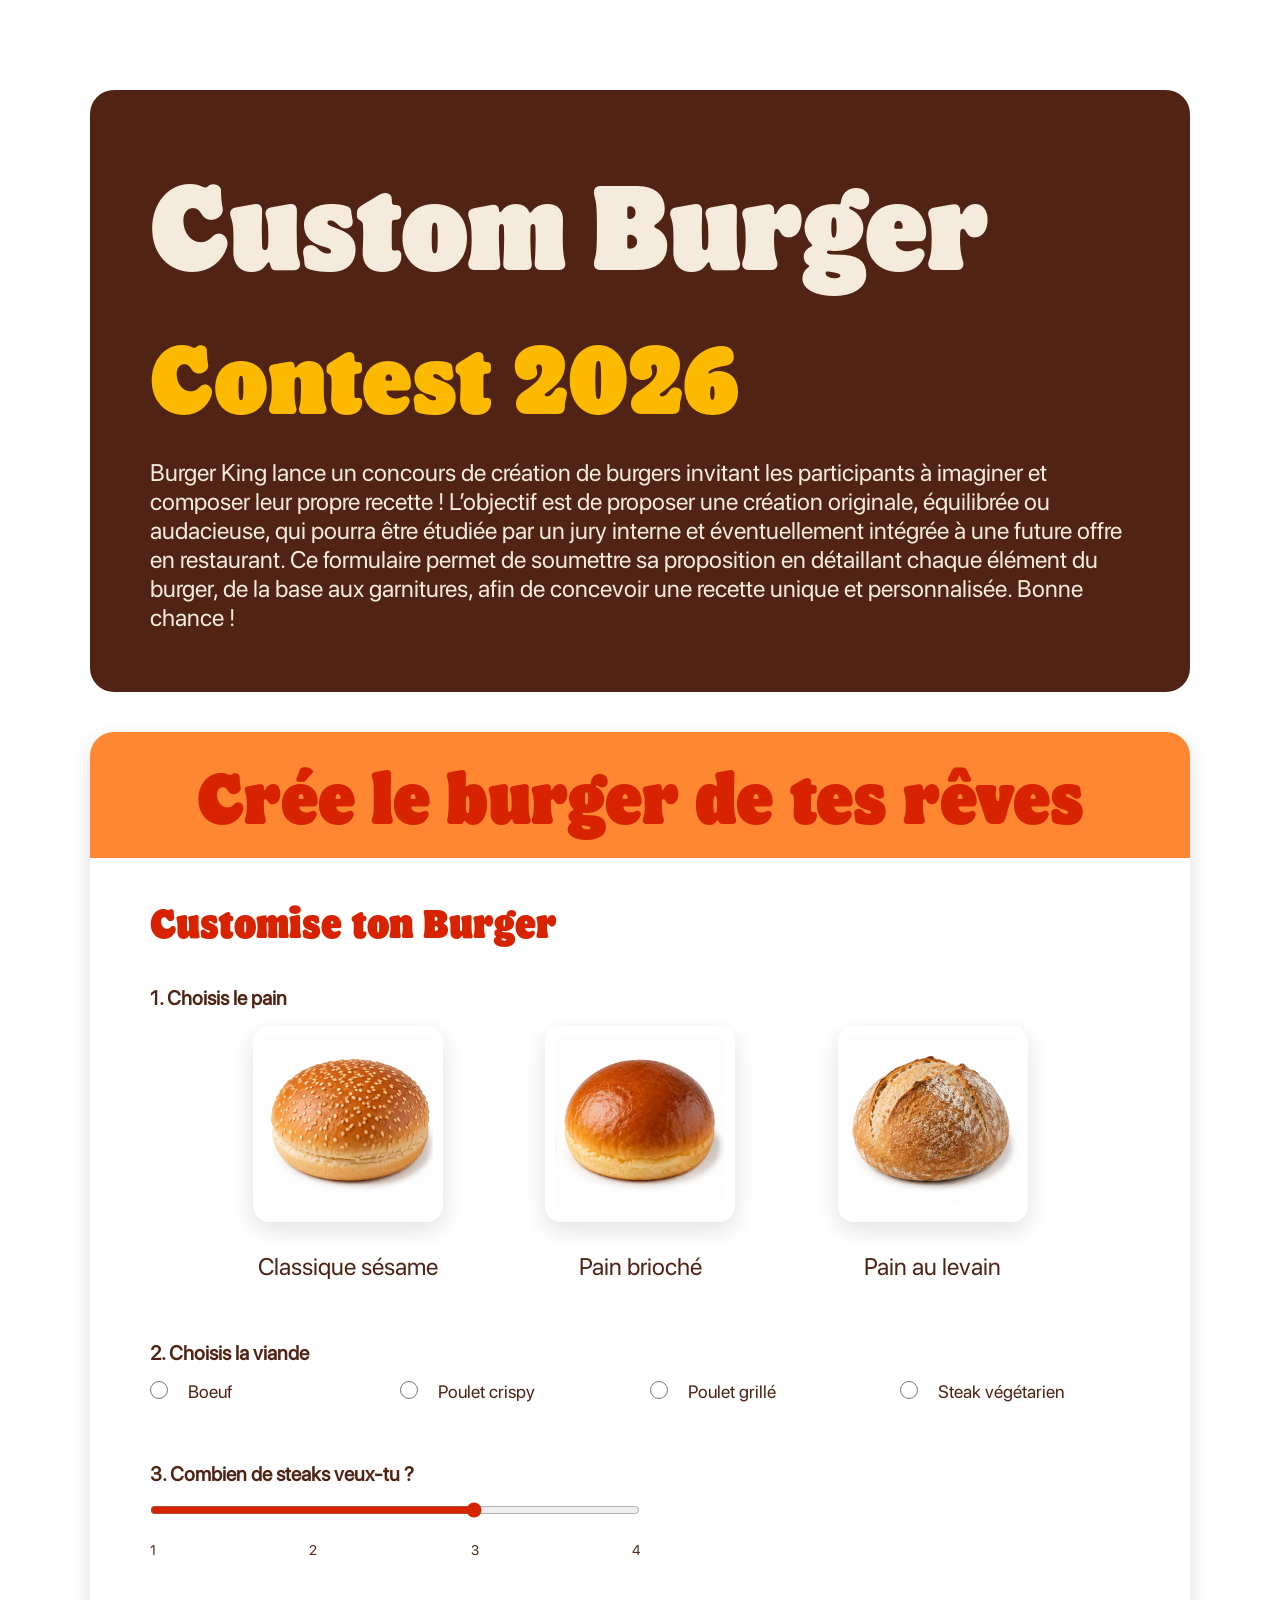
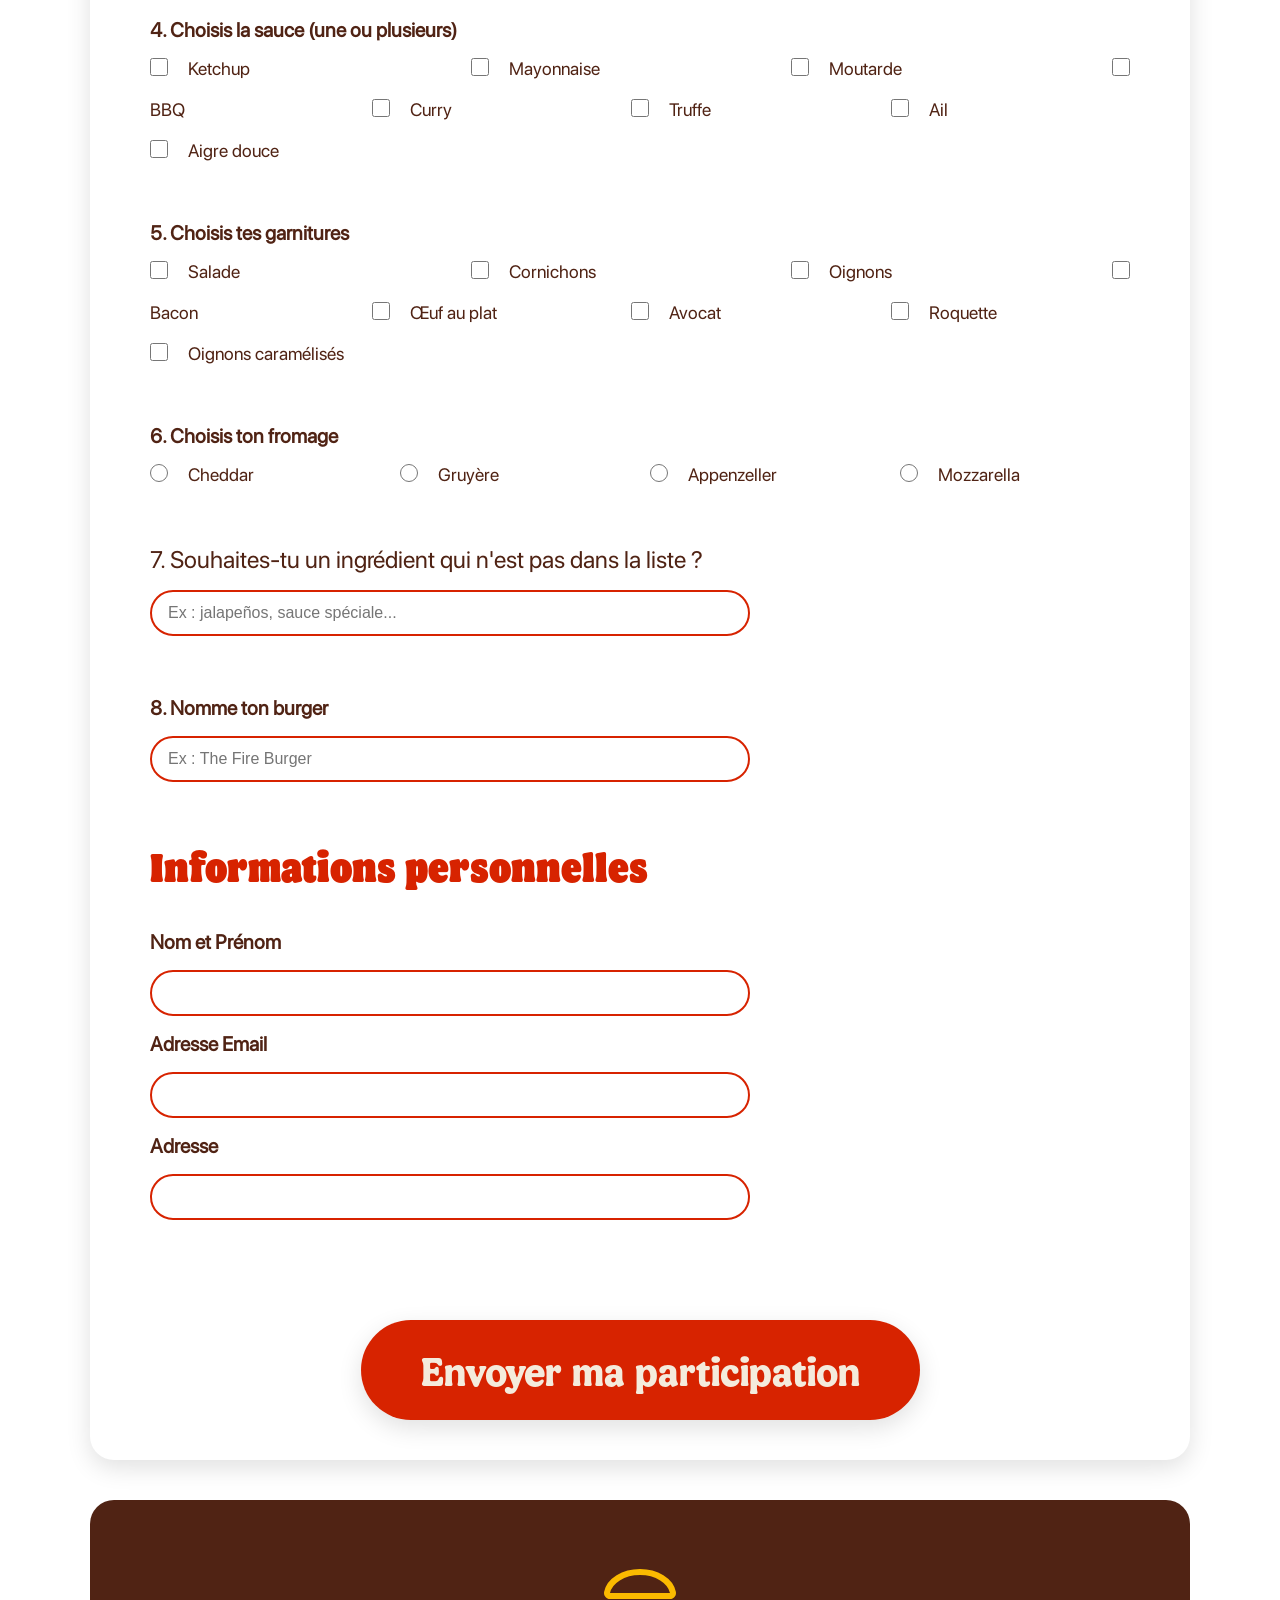
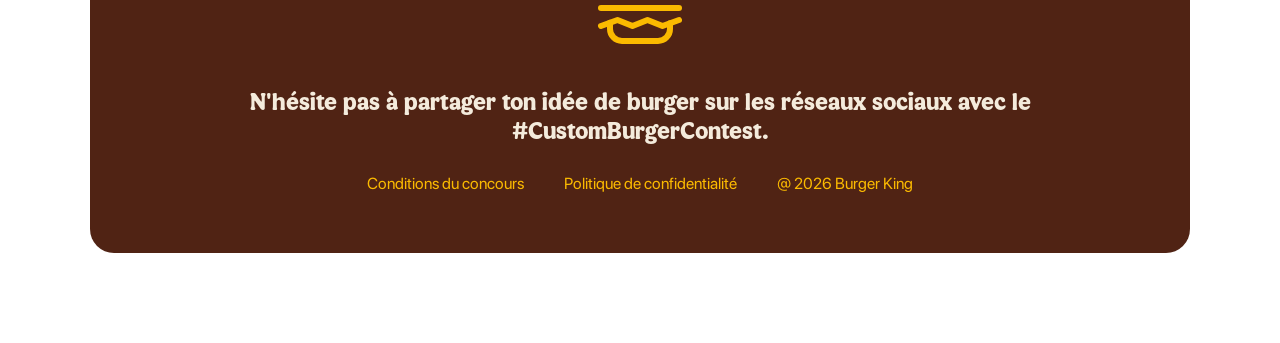
==== index.html @ 280ab083 "8" ====
<!doctype html>
<html lang="fr">
  <head>
    <meta charset="UTF-8" />
    <meta name="viewport" content="width=device-width, initial-scale=1.0" />
    <title>Formulaire Concours Burger</title>
    <link rel="stylesheet" href="styles.css" />
  </head>
  <body>
    <div class="container">
      <header>
        <h1>Custom Burger <span class="contest">Contest 2026</span></h1>
        <p>
          Burger King lance un concours de création de burgers invitant les
          participants à imaginer et composer leur propre recette ! L’objectif
          est de proposer une création originale, équilibrée ou audacieuse, qui
          pourra être étudiée par un jury interne et éventuellement intégrée à
          une future offre en restaurant. Ce formulaire permet de soumettre sa
          proposition en détaillant chaque élément du burger, de la base aux
          garnitures, afin de concevoir une recette unique et personnalisée.
          Bonne chance !
        </p>
      </header>

      <form
        id="burger-form"
        action="https://api.web3forms.com/submit"
        method="POST"
      >
        <input
          type="hidden"
          name="access_key"
          value="4a7941cb-597e-4ca1-8ceb-f2c3e4cff11b"
        />
        <input
          type="hidden"
          name="redirect"
          value="http://127.0.0.1:5500/success.html"
        />
        <!-- NE PAS OUBLIER DE CHANGER ET METTRE L'ADRESSE ALWAYSDATA-->
        <h2 class="title">Crée le burger de tes rêves</h2>
        <h3>Customise ton Burger</h3>

        <!-- ========================= -->
        <!-- QUESTION 1 : PAIN -->
        <!-- ========================= -->
        <div class="question">
          <p class="question-title">1. Choisis le pain</p>
          <div class="bread-options">
            <div class="bread-item">
              <!-- div avec l'image, le bouton et le nom du pain-->

              <label for="pain-classique">
                <input
                  id="pain-classique"
                  name="pain"
                  type="radio"
                  value="classique"
                />
                <!-- bread box = pour que ca soit que l'image qui s'entoure et que le titre soit en dessous-->
                <div class="bread-box">
                  <img
                    src="images/pain_burger_sesame_carre.png"
                    alt="Pain classique sésame"
                  />
                </div>

                <span>Classique sésame</span>
              </label>
            </div>

            <div class="bread-item">
              <input
                id="pain-brioche"
                name="pain"
                type="radio"
                value="brioche"
              />
              <label for="pain-brioche">
                <div class="bread-box">
                  <img
                    src="images/pain_burger_brioche_carre.png"
                    alt="Pain brioché"
                  />
                </div>

                <span>Pain brioché</span>
              </label>
            </div>

            <div class="bread-item">
              <input id="pain-levain" name="pain" type="radio" value="levain" />
              <label for="pain-levain">
                <div class="bread-box">
                  <img
                    src="images/pain_burger_levain_carre.png"
                    alt="Pain au levain"
                  />
                </div>

                <span>Pain au levain</span>
              </label>
            </div>
          </div>
        </div>

        <!-- ========================= -->
        <!-- QUESTION 2 : VIANDE -->
        <!-- ========================= -->
        <div class="question">
          <p class="question-title">2. Choisis la viande</p>

          <div class="radio-group">
            <input id="viande-boeuf" name="viande" type="radio" value="boeuf" />
            <label for="viande-boeuf">Boeuf</label>

            <input
              id="viande-poulet-crispe"
              name="viande"
              type="radio"
              value="poulet-crispe"
            />
            <label for="viande-poulet-crispe">Poulet crispy</label>

            <input
              id="viande-poulet-grille"
              name="viande"
              type="radio"
              value="poulet-grille"
            />
            <label for="viande-poulet-grille">Poulet grillé</label>

            <input
              id="viande-vegetarien"
              name="viande"
              type="radio"
              value="vegetarien"
            />
            <label for="viande-vegetarien">Steak végétarien</label>
          </div>
        </div>

        <!-- ========================= -->
        <!-- QUESTION 3 : STEAKS -->
        <!-- ========================= -->
        <div class="question">
          <p class="question-title">3. Combien de steaks veux-tu ?</p>

          <input
            id="steaks"
            name="steaks"
            type="range"
            min="1"
            max="4"
            step="1"
          />

          <div class="range-labels">
            <span>1</span>
            <span>2</span>
            <span>3</span>
            <span>4</span>
          </div>
        </div>

        <!-- ========================= -->
        <!-- QUESTION 4 : SAUCES -->
        <!-- ========================= -->
        <div class="question">
          <p class="question-title">4. Choisis la sauce (une ou plusieurs)</p>

          <div class="checkbox-group">
            <input
              id="sauce-ketchup"
              type="checkbox"
              name="sauces"
              value="ketchup"
            />
            <label for="sauce-ketchup">Ketchup</label>

            <input id="sauce-mayo" type="checkbox" name="sauces" value="mayo" />
            <label for="sauce-mayo">Mayonnaise</label>

            <input
              id="sauce-moutarde"
              type="checkbox"
              name="sauces"
              value="moutarde"
            />
            <label for="sauce-moutarde">Moutarde</label>

            <input id="sauce-bbq" type="checkbox" name="sauces" value="bbq" />
            <label for="sauce-bbq">BBQ</label>

            <input
              id="sauce-curry"
              type="checkbox"
              name="sauces"
              value="curry"
            />
            <label for="sauce-curry">Curry</label>

            <input
              id="sauce-truffe"
              type="checkbox"
              name="sauces"
              value="truffe"
            />
            <label for="sauce-truffe">Truffe</label>

            <input id="sauce-ail" type="checkbox" name="sauces" value="ail" />
            <label for="sauce-ail">Ail</label>

            <input
              id="sauce-aigre-douce"
              type="checkbox"
              name="sauces"
              value="aigre-douce"
            />
            <label for="sauce-aigre-douce">Aigre douce</label>
          </div>
        </div>

        <!-- ========================= -->
        <!-- QUESTION 5 : GARNITURES -->
        <!-- ========================= -->
        <div class="question">
          <p class="question-title">5. Choisis tes garnitures</p>

          <div class="checkbox-group">
            <input
              id="garniture-salade"
              type="checkbox"
              name="garnitures"
              value="salade"
            />
            <label for="garniture-salade">Salade</label>

            <input
              id="garniture-cornichons"
              type="checkbox"
              name="garnitures"
              value="cornichons"
            />
            <label for="garniture-cornichons">Cornichons</label>

            <input
              id="garniture-oignons"
              type="checkbox"
              name="garnitures"
              value="oignons"
            />
            <label for="garniture-oignons">Oignons</label>

            <input
              id="garniture-bacon"
              type="checkbox"
              name="garnitures"
              value="bacon"
            />
            <label for="garniture-bacon">Bacon</label>

            <input
              id="garniture-oeuf"
              type="checkbox"
              name="garnitures"
              value="oeuf-au-plat"
            />
            <label for="garniture-oeuf">Œuf au plat</label>

            <input
              id="garniture-avocat"
              type="checkbox"
              name="garnitures"
              value="avocat"
            />
            <label for="garniture-avocat">Avocat</label>

            <input
              id="garniture-roquette"
              type="checkbox"
              name="garnitures"
              value="roquette"
            />
            <label for="garniture-roquette">Roquette</label>

            <input
              id="garniture-oignons-caramelises"
              type="checkbox"
              name="garnitures"
              value="oignons-caramelises"
            />
            <label for="garniture-oignons-caramelises"
              >Oignons caramélisés</label
            >
          </div>
        </div>

        <!-- ========================= -->
        <!-- QUESTION 6 : FROMAGE -->
        <!-- ========================= -->
        <div class="question">
          <p class="question-title">6. Choisis ton fromage</p>

          <div class="radio-group">
            <input
              id="fromage-cheddar"
              type="radio"
              name="fromage"
              value="cheddar"
            />
            <label for="fromage-cheddar">Cheddar</label>

            <input
              id="fromage-gruyere"
              type="radio"
              name="fromage"
              value="gruyere"
            />
            <label for="fromage-gruyere">Gruyère</label>

            <input
              id="fromage-appenzeller"
              type="radio"
              name="fromage"
              value="appenzeller"
            />
            <label for="fromage-appenzeller">Appenzeller</label>

            <input
              id="fromage-mozzarella"
              type="radio"
              name="fromage"
              value="mozzarella"
            />
            <label for="fromage-mozzarella">Mozzarella</label>
          </div>
        </div>

        <!-- ========================= -->
        <!-- QUESTION 7 : INGREDIENT LIBRE -->
        <!-- ========================= -->
        <div class="question">
          <label for="ingredient-libre">
            7. Souhaites-tu un ingrédient qui n'est pas dans la liste ?</label
          >
          <input
            id="ingredient-libre"
            name="ingredient-libre"
            type="text"
            placeholder="Ex : jalapeños, sauce spéciale..."
          />
        </div>

        <!-- ========================= -->
        <!-- QUESTION 8 : NOM DU BURGER -->
        <!-- ========================= -->
        <div class="question">
          <label for="nom-burger" class="question-title"
            >8. Nomme ton burger</label
          >
          <input
            id="nom-burger"
            name="nom-burger"
            type="text"
            placeholder="Ex : The Fire Burger"
          />
        </div>

        <h3>Informations personnelles</h3>
        <div class="question">
          <label for="nom" class="question-title">Nom et Prénom </label>
          <input id="nom" type="text" name="nom prénom" />
          <label for="mail" class="question-title">Adresse Email</label>
          <input id="mail" type="email" name="mail" />
          <label for="adresse" class="question-title">Adresse</label>
          <input id="adresse" type="text" name="adresse" />
        </div>
        <button type="submit" class="submit-btn">
          Envoyer ma participation
        </button>
      </form>

      <footer>
        <!-- ========================= -->
        <!-- SVG ICONE DU BURGER -->
        <!-- ========================= -->
        <svg
          class="burger"
          xmlns="http://www.w3.org/2000/svg"
          width="96"
          height="96"
          viewBox="0 0 96 96"
          fill="none"
        >
          <path
            d="M18.0263 36C17.5751 36.0044 17.1287 35.9069 16.7204 35.7148C16.3122 35.5228 15.9525 35.2411 15.6681 34.8908C15.3837 34.5405 15.1821 34.1306 15.0781 33.6915C14.9741 33.2525 14.9705 32.7956 15.0675 32.355C17.505 20.8312 31.32 12 48 12C64.68 12 78.495 20.8312 80.9325 32.355C81.0295 32.7956 81.0259 33.2525 80.9219 33.6915C80.8179 34.1306 80.6163 34.5405 80.3319 34.8908C80.0476 35.2411 79.6878 35.5228 79.2796 35.7148C78.8713 35.9069 78.4249 36.0044 77.9738 36H18.0263Z"
            stroke="#FBBA00"
            stroke-width="6"
            stroke-linecap="round"
            stroke-linejoin="round"
          />
          <path
            d="M9 66L25.5 60L40.5 66L55.5 60L70.5 66L87 60"
            stroke="#FBBA00"
            stroke-width="6"
            stroke-linecap="round"
            stroke-linejoin="round"
          />
          <path
            d="M9 48H87"
            stroke="#FBBA00"
            stroke-width="6"
            stroke-linecap="round"
            stroke-linejoin="round"
          />
          <path
            d="M78 63.2736V68.9998C78 72.1824 76.7357 75.2347 74.4853 77.4851C72.2348 79.7355 69.1826 80.9998 66 80.9998H30C26.8174 80.9998 23.7652 79.7355 21.5147 77.4851C19.2643 75.2347 18 72.1824 18 68.9998V62.7261"
            stroke="#FBBA00"
            stroke-width="6"
            stroke-linecap="round"
            stroke-linejoin="round"
          />
        </svg>
        <h2>
          N'hésite pas à partager ton idée de burger sur les réseaux sociaux
          avec le #CustomBurgerContest.
        </h2>

        <div class="links">
          <!-- liens ne marchent pas-->
          <p>Conditions du concours</p>
          <p>Politique de confidentialité</p>
          <p>@ 2026 Burger King</p>
        </div>
      </footer>
    </div>
    <script src="script.js"></script>
  </body>
</html>
---- styles.css ----
:root {
  --brown: #502314;
  --cream: #f4ebdc;
  --yellow: #fbba00;
  --orange: #ff8732;
  --red: #d72300;
  --white: #fff;

  --shadow: 0 8px 24px rgba(0, 0, 0, 0.12);

  --radius: 24px;
  --radius-input: 30px;
}

/* RESET */
* {
  box-sizing: border-box;
  margin: 0;
}

/* fonts*/
@font-face {
  font-family: "Flame";
  src: url("../Burger%20King%20Flame/Flame-Regular.otf") format("opentype");
  font-weight: normal;
}

@font-face {
  font-family: "Flame";
  src: url("../Burger%20King%20Flame/Flame-Bold.otf") format("opentype");
  font-weight: bold;
}
@font-face {
  font-family: "SF Pro Display";
  src: url("../sf-pro-display/SFPRODISPLAYREGULAR.OTF") format("opentype");
  font-weight: normal;
}
/* fin des fonts*/
/* LAYOUT DU CONTAINER */
body {
  margin: 90px;
}
.container {
  max-width: 1200px;
  margin: auto;
  display: flex;
  flex-direction: column;
  gap: 40px;
}
/* HEADER */
header {
  display: flex;
  padding: 60px;
  flex-direction: column;
  background: var(--brown);
  border-radius: var(--radius);
}

h1 {
  color: var(--cream);
  font-family: Flame;
  font-size: 120px;
}

.contest {
  color: var(--yellow);
  font-family: Flame;
  font-size: 96px;
}

header p {
  font-family: "SF Pro Display";
  color: var(--cream);
  font-size: 24px;
  margin-top: 20px;
}

/* FORM */
form {
  display: flex;
  flex-direction: column;
  gap: 40px;
  background: var(--white);
  box-shadow: var(--shadow);
  font-family: "SF Pro Display";
  font-size: 24px;
  color: var(--brown);
  border-radius: var(--radius);
}

/* BARRE DE TITRE EN ORANGE*/
.title {
  background: var(--orange);
  color: var(--red);
  font-family: Flame;
  font-size: 72px;
  padding: 20px;
  text-align: center;
  border-radius: var(--radius) var(--radius) 0 0;
}
form > *:not(.title) {
  padding: 0 60px;
}

h3 {
  color: var(--red);
  font-family: Flame;
  font-size: 40px;
}
/*QUESTIONS DU FORM*/

.question {
  display: flex;
  flex-direction: column;
  gap: 16px;
  margin-bottom: 20px;
}
/*TITRE DES QUESTIONS*/
.question-title {
  font-size: 20px;
  font-weight: bold;
}

.radio-group {
  display: flex;
  gap: 20px;
  width: 100%;
}

.radio-group label {
  flex: 1; /* "prend une part égale de l'espace dispo*/
}

/*ce qui a écrit à coté du bouton radio*/
.radio-group label {
  display: flex;
  align-items: center;
  gap: 10px;
  font-size: 18px;
  cursor: pointer;
}
input[type="radio"] {
  accent-color: var(--red);
  width: 18px;
  height: 18px;
}
.checkbox-group {
  display: flex;
  gap: 20px;
  width: 100%;
  flex-wrap: wrap;
}

.checkbox-group label {
  flex: 1;
  display: flex;
  align-items: center;
  cursor: pointer;
  gap: 10px;
  font-size: 18px;
  min-width: 200px;
}

input[type="checkbox"] {
  accent-color: var(--red);
  width: 18px;
  height: 18px;
}

/* LAYOUT QUESTION 1 AVEC PAINS ET IMAGES*/
.bread-item {
  display: flex;
  flex-direction: column;
  align-items: center;
  cursor: pointer;
  transition: 0.2s;
}
.bread-box {
  padding: 10px;
  border-radius: 16px;
  transition: 0.2s;
  box-shadow: var(--shadow);
}
.bread-item:has(input[type="radio"]:checked) .bread-box {
  outline: 3px solid var(--red); /* ici j'ai utilisé outline pour que ca fasse un contour intérieur et donc pas que ca bouge le layout. outline se dessine par dessus l'objet*/
}
.bread-item label {
  display: flex;
  flex-direction: column;
  align-items: center;
  gap: 30px;
}
.bread-options {
  display: flex;
  justify-content: space-evenly;
}

.bread-item:hover .bread-box {
  transform: scale(1.03);
}
img {
  max-width: 170px;
}
.bread-item input[type="radio"] {
  display: none;
}
/* ========================= */
/* RANGE SLIDER */
/* ========================= */

input[type="range"] {
  width: 50%;
  accent-color: var(--red);
}
.range-labels {
  display: flex;
  justify-content: space-between;
  width: 50%;

  margin-top: 8px;
  font-size: 14px;
  color: var(--brown);
}

/* ========================= */
/* INPUTS TEXT */
/* ========================= */

input[type="text"],
input[type="email"] {
  border: 2px solid var(--red);
  border-radius: var(--radius-input);
  padding: 12px 16px;
  font-size: 16px;
  width: 100%;
  max-width: 600px;
}

input:focus {
  outline: none;
  border-color: var(--orange);
  box-shadow: 0 0 0 3px rgba(255, 135, 50, 0.2);
}

.submit-btn {
  background: var(--red);
  color: var(--cream);
  box-shadow: var(--shadow);
  font-family: Flame;
  border-radius: 63px;
  font-size: 40px;

  width: fit-content;
  height: 100px;
  margin: 40px auto;

  border: none;
  outline: none;
  cursor: pointer;
}

footer {
  display: flex;
  padding: 60px;
  gap: 30px;
  align-items: center;
  flex-direction: column;
  background: var(--brown);
  border-radius: var(--radius);
}

footer h2 {
  color: var(--cream);
  font-family: Flame;
  color: #f4ebdc;
  text-align: center;
  font-family: Flame;
  font-weight: 400;
}

.links {
  display: flex;
  gap: 40px;
  justify-content: center;
  flex-wrap: wrap;
}

.links p {
  color: var(--yellow);
  font-family: "SF Pro Display";
}
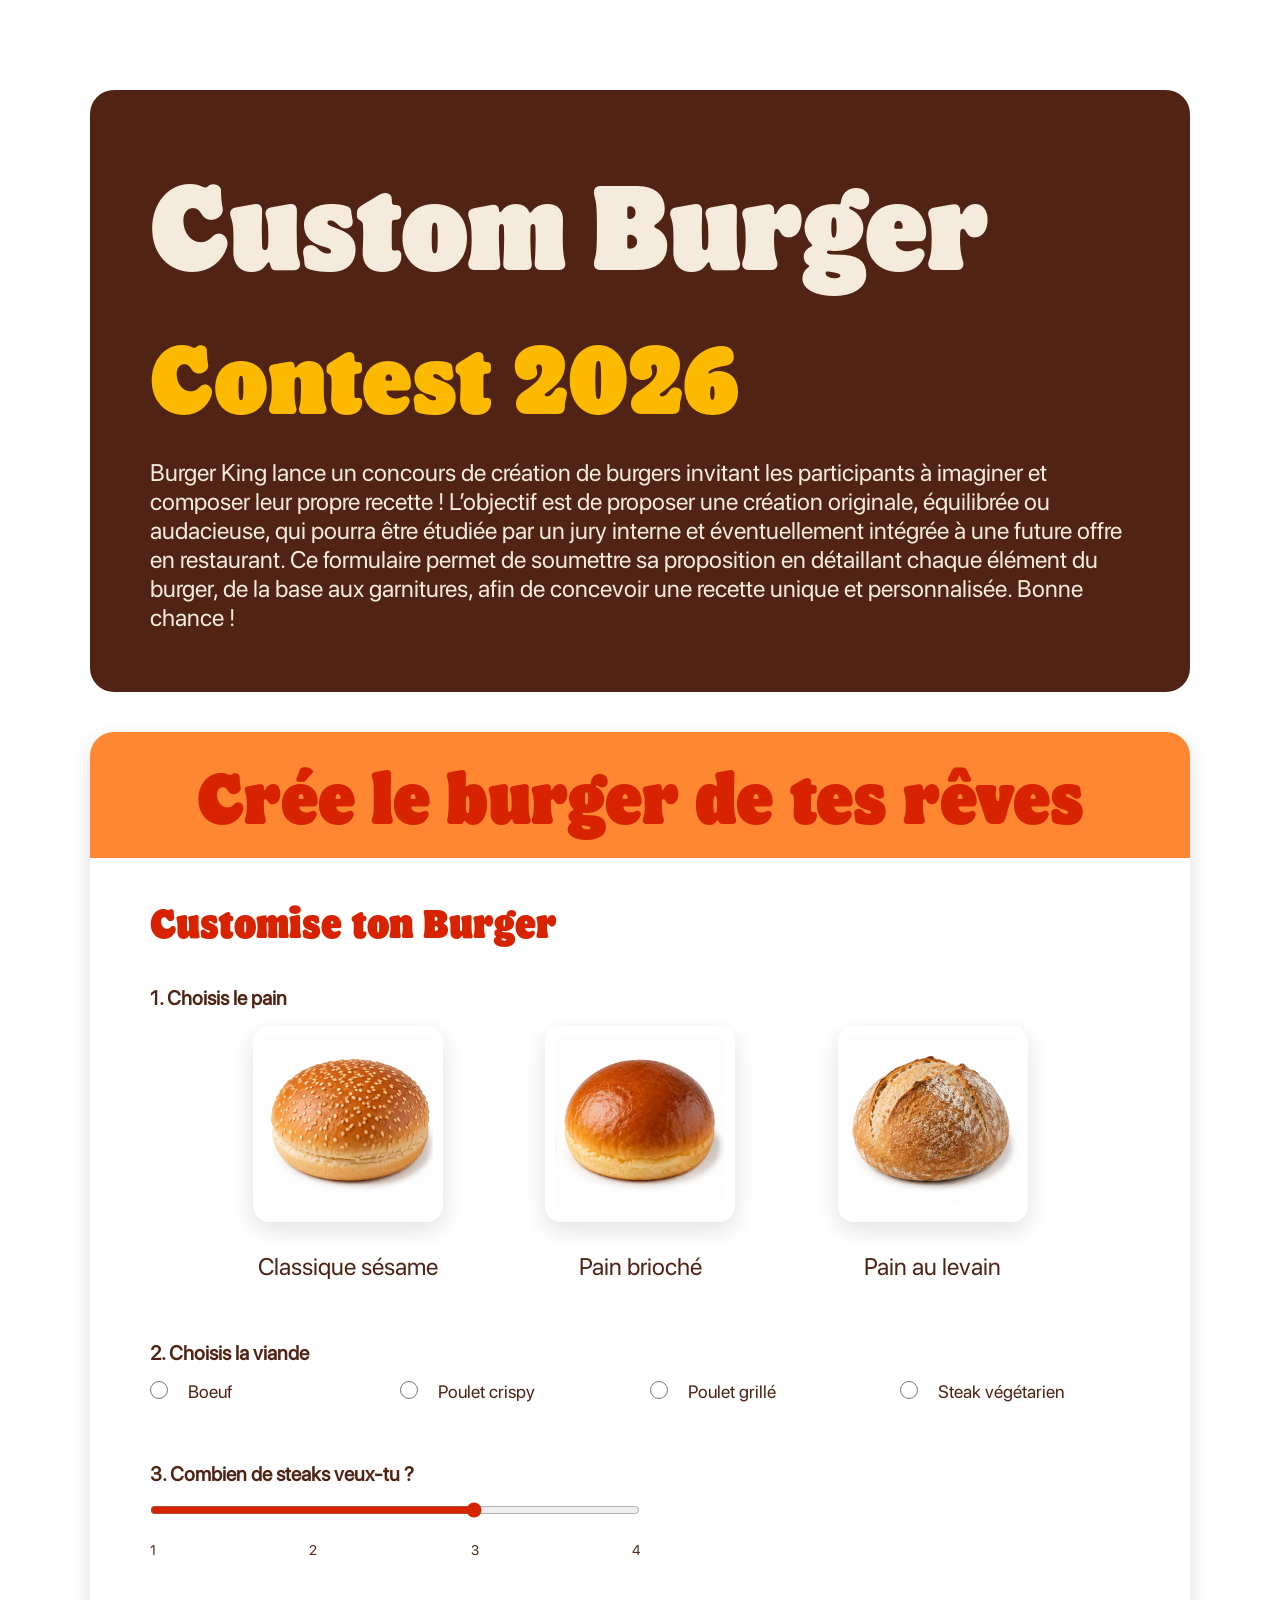
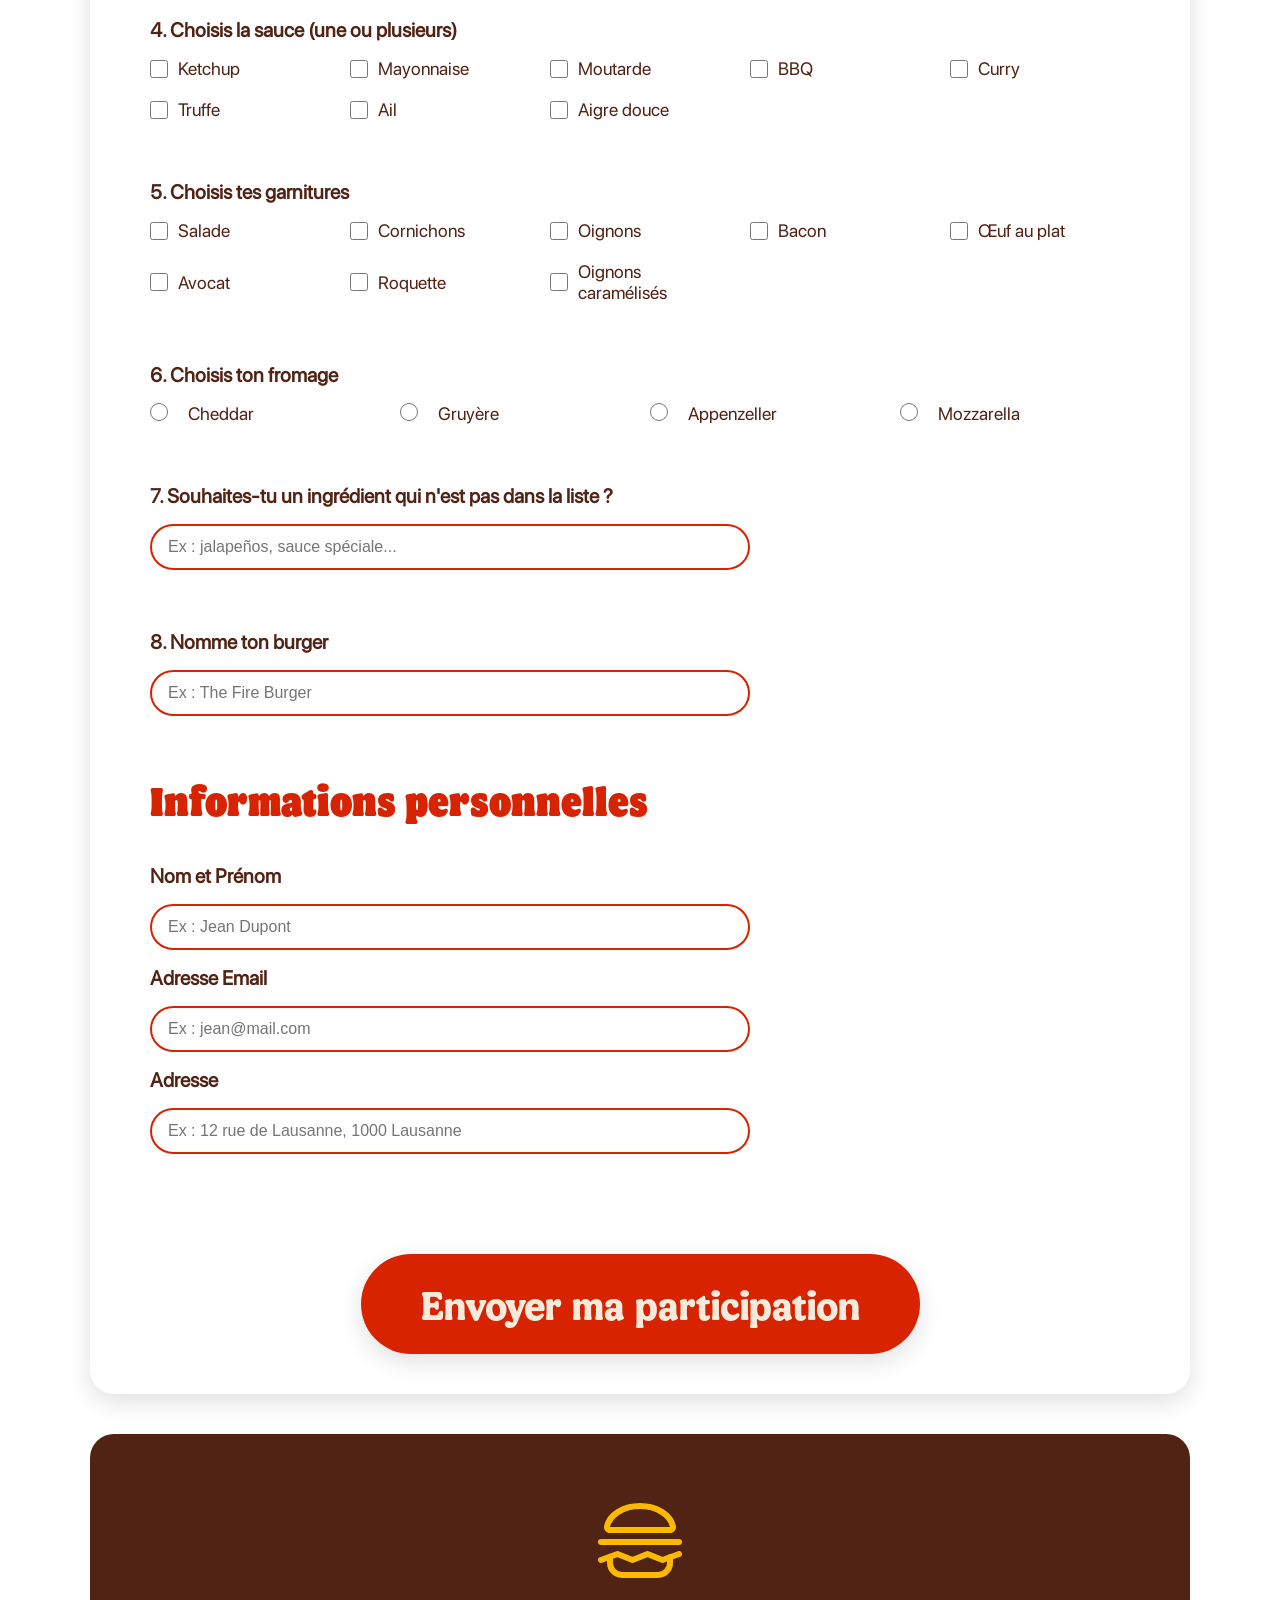
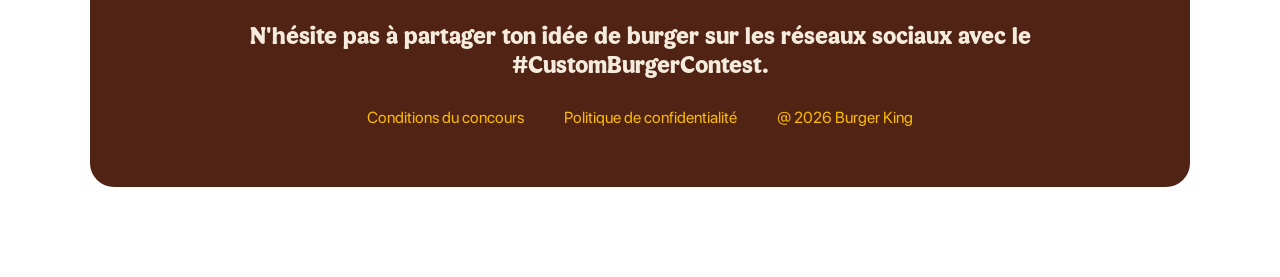
==== commit 160a53e3: "9" ====
--- a/index.html
+++ b/index.html
@@ -170,54 +170,75 @@
           <p class="question-title">4. Choisis la sauce (une ou plusieurs)</p>
 
           <div class="checkbox-group">
-            <input
-              id="sauce-ketchup"
-              type="checkbox"
-              name="sauces"
-              value="ketchup"
-            />
-            <label for="sauce-ketchup">Ketchup</label>
-
-            <input id="sauce-mayo" type="checkbox" name="sauces" value="mayo" />
-            <label for="sauce-mayo">Mayonnaise</label>
-
-            <input
-              id="sauce-moutarde"
-              type="checkbox"
-              name="sauces"
-              value="moutarde"
-            />
-            <label for="sauce-moutarde">Moutarde</label>
-
-            <input id="sauce-bbq" type="checkbox" name="sauces" value="bbq" />
-            <label for="sauce-bbq">BBQ</label>
-
-            <input
-              id="sauce-curry"
-              type="checkbox"
-              name="sauces"
-              value="curry"
-            />
-            <label for="sauce-curry">Curry</label>
-
-            <input
-              id="sauce-truffe"
-              type="checkbox"
-              name="sauces"
-              value="truffe"
-            />
-            <label for="sauce-truffe">Truffe</label>
-
-            <input id="sauce-ail" type="checkbox" name="sauces" value="ail" />
-            <label for="sauce-ail">Ail</label>
-
-            <input
-              id="sauce-aigre-douce"
-              type="checkbox"
-              name="sauces"
-              value="aigre-douce"
-            />
-            <label for="sauce-aigre-douce">Aigre douce</label>
+            <label class="checkbox-item">
+              <input
+                id="sauce-ketchup"
+                type="checkbox"
+                name="sauces"
+                value="ketchup"
+              />
+              Ketchup
+            </label>
+
+            <label class="checkbox-item">
+              <input
+                id="sauce-mayo"
+                type="checkbox"
+                name="sauces"
+                value="mayo"
+              />
+              Mayonnaise
+            </label>
+
+            <label class="checkbox-item">
+              <input
+                id="sauce-moutarde"
+                type="checkbox"
+                name="sauces"
+                value="moutarde"
+              />
+              Moutarde
+            </label>
+
+            <label class="checkbox-item">
+              <input id="sauce-bbq" type="checkbox" name="sauces" value="bbq" />
+              BBQ
+            </label>
+
+            <label class="checkbox-item">
+              <input
+                id="sauce-curry"
+                type="checkbox"
+                name="sauces"
+                value="curry"
+              />
+              Curry
+            </label>
+
+            <label class="checkbox-item">
+              <input
+                id="sauce-truffe"
+                type="checkbox"
+                name="sauces"
+                value="truffe"
+              />
+              Truffe
+            </label>
+
+            <label class="checkbox-item">
+              <input id="sauce-ail" type="checkbox" name="sauces" value="ail" />
+              Ail
+            </label>
+
+            <label class="checkbox-item">
+              <input
+                id="sauce-aigre-douce"
+                type="checkbox"
+                name="sauces"
+                value="aigre-douce"
+              />
+              Aigre douce
+            </label>
           </div>
         </div>
 
@@ -228,71 +249,85 @@
           <p class="question-title">5. Choisis tes garnitures</p>
 
           <div class="checkbox-group">
-            <input
-              id="garniture-salade"
-              type="checkbox"
-              name="garnitures"
-              value="salade"
-            />
-            <label for="garniture-salade">Salade</label>
-
-            <input
-              id="garniture-cornichons"
-              type="checkbox"
-              name="garnitures"
-              value="cornichons"
-            />
-            <label for="garniture-cornichons">Cornichons</label>
-
-            <input
-              id="garniture-oignons"
-              type="checkbox"
-              name="garnitures"
-              value="oignons"
-            />
-            <label for="garniture-oignons">Oignons</label>
-
-            <input
-              id="garniture-bacon"
-              type="checkbox"
-              name="garnitures"
-              value="bacon"
-            />
-            <label for="garniture-bacon">Bacon</label>
-
-            <input
-              id="garniture-oeuf"
-              type="checkbox"
-              name="garnitures"
-              value="oeuf-au-plat"
-            />
-            <label for="garniture-oeuf">Œuf au plat</label>
-
-            <input
-              id="garniture-avocat"
-              type="checkbox"
-              name="garnitures"
-              value="avocat"
-            />
-            <label for="garniture-avocat">Avocat</label>
-
-            <input
-              id="garniture-roquette"
-              type="checkbox"
-              name="garnitures"
-              value="roquette"
-            />
-            <label for="garniture-roquette">Roquette</label>
-
-            <input
-              id="garniture-oignons-caramelises"
-              type="checkbox"
-              name="garnitures"
-              value="oignons-caramelises"
-            />
-            <label for="garniture-oignons-caramelises"
-              >Oignons caramélisés</label
-            >
+            <label class="checkbox-item">
+              <input
+                id="garniture-salade"
+                type="checkbox"
+                name="garnitures"
+                value="salade"
+              />
+              Salade
+            </label>
+
+            <label class="checkbox-item">
+              <input
+                id="garniture-cornichons"
+                type="checkbox"
+                name="garnitures"
+                value="cornichons"
+              />
+              Cornichons
+            </label>
+
+            <label class="checkbox-item">
+              <input
+                id="garniture-oignons"
+                type="checkbox"
+                name="garnitures"
+                value="oignons"
+              />
+              Oignons
+            </label>
+
+            <label class="checkbox-item">
+              <input
+                id="garniture-bacon"
+                type="checkbox"
+                name="garnitures"
+                value="bacon"
+              />
+              Bacon
+            </label>
+
+            <label class="checkbox-item">
+              <input
+                id="garniture-oeuf"
+                type="checkbox"
+                name="garnitures"
+                value="oeuf-au-plat"
+              />
+              Œuf au plat
+            </label>
+
+            <label class="checkbox-item">
+              <input
+                id="garniture-avocat"
+                type="checkbox"
+                name="garnitures"
+                value="avocat"
+              />
+              Avocat
+            </label>
+
+            <label class="checkbox-item">
+              <input
+                id="garniture-roquette"
+                type="checkbox"
+                name="garnitures"
+                value="roquette"
+              />
+              Roquette
+            </label>
+
+            <label class="checkbox-item">
+              <input
+                id="garniture-oignons-caramelises"
+                type="checkbox"
+                name="garnitures"
+                value="oignons-caramelises"
+              />
+              Oignons caramélisés
+            </label>
           </div>
         </div>
 
@@ -341,7 +376,7 @@
         <!-- QUESTION 7 : INGREDIENT LIBRE -->
         <!-- ========================= -->
         <div class="question">
-          <label for="ingredient-libre">
+          <label for="ingredient-libre" class="question-title">
             7. Souhaites-tu un ingrédient qui n'est pas dans la liste ?</label
           >
           <input
@@ -370,11 +405,26 @@
         <h3>Informations personnelles</h3>
         <div class="question">
           <label for="nom" class="question-title">Nom et Prénom </label>
-          <input id="nom" type="text" name="nom prénom" />
+          <input
+            id="nom"
+            type="text"
+            name="nom prénom"
+            placeholder="Ex : Jean Dupont"
+          />
           <label for="mail" class="question-title">Adresse Email</label>
-          <input id="mail" type="email" name="mail" />
+          <input
+            id="mail"
+            type="email"
+            name="mail"
+            placeholder="Ex : jean@mail.com"
+          />
           <label for="adresse" class="question-title">Adresse</label>
-          <input id="adresse" type="text" name="adresse" />
+          <input
+            id="adresse"
+            type="text"
+            name="adresse"
+            placeholder="Ex : 12 rue de Lausanne, 1000 Lausanne"
+          />
         </div>
         <button type="submit" class="submit-btn">
           Envoyer ma participation
--- a/styles.css
+++ b/styles.css
@@ -149,16 +149,17 @@
   gap: 20px;
   width: 100%;
   flex-wrap: wrap;
+  justify-content: flex-start;
 }
 
 .checkbox-group label {
-  flex: 1;
+  flex: 0 0 calc(20% - 16px); /* pour que les checkbox soient alignées avec celles au dessus*/
   display: flex;
   align-items: center;
   cursor: pointer;
   gap: 10px;
   font-size: 18px;
-  min-width: 200px;
+  min-width: 180px;
 }
 
 input[type="checkbox"] {
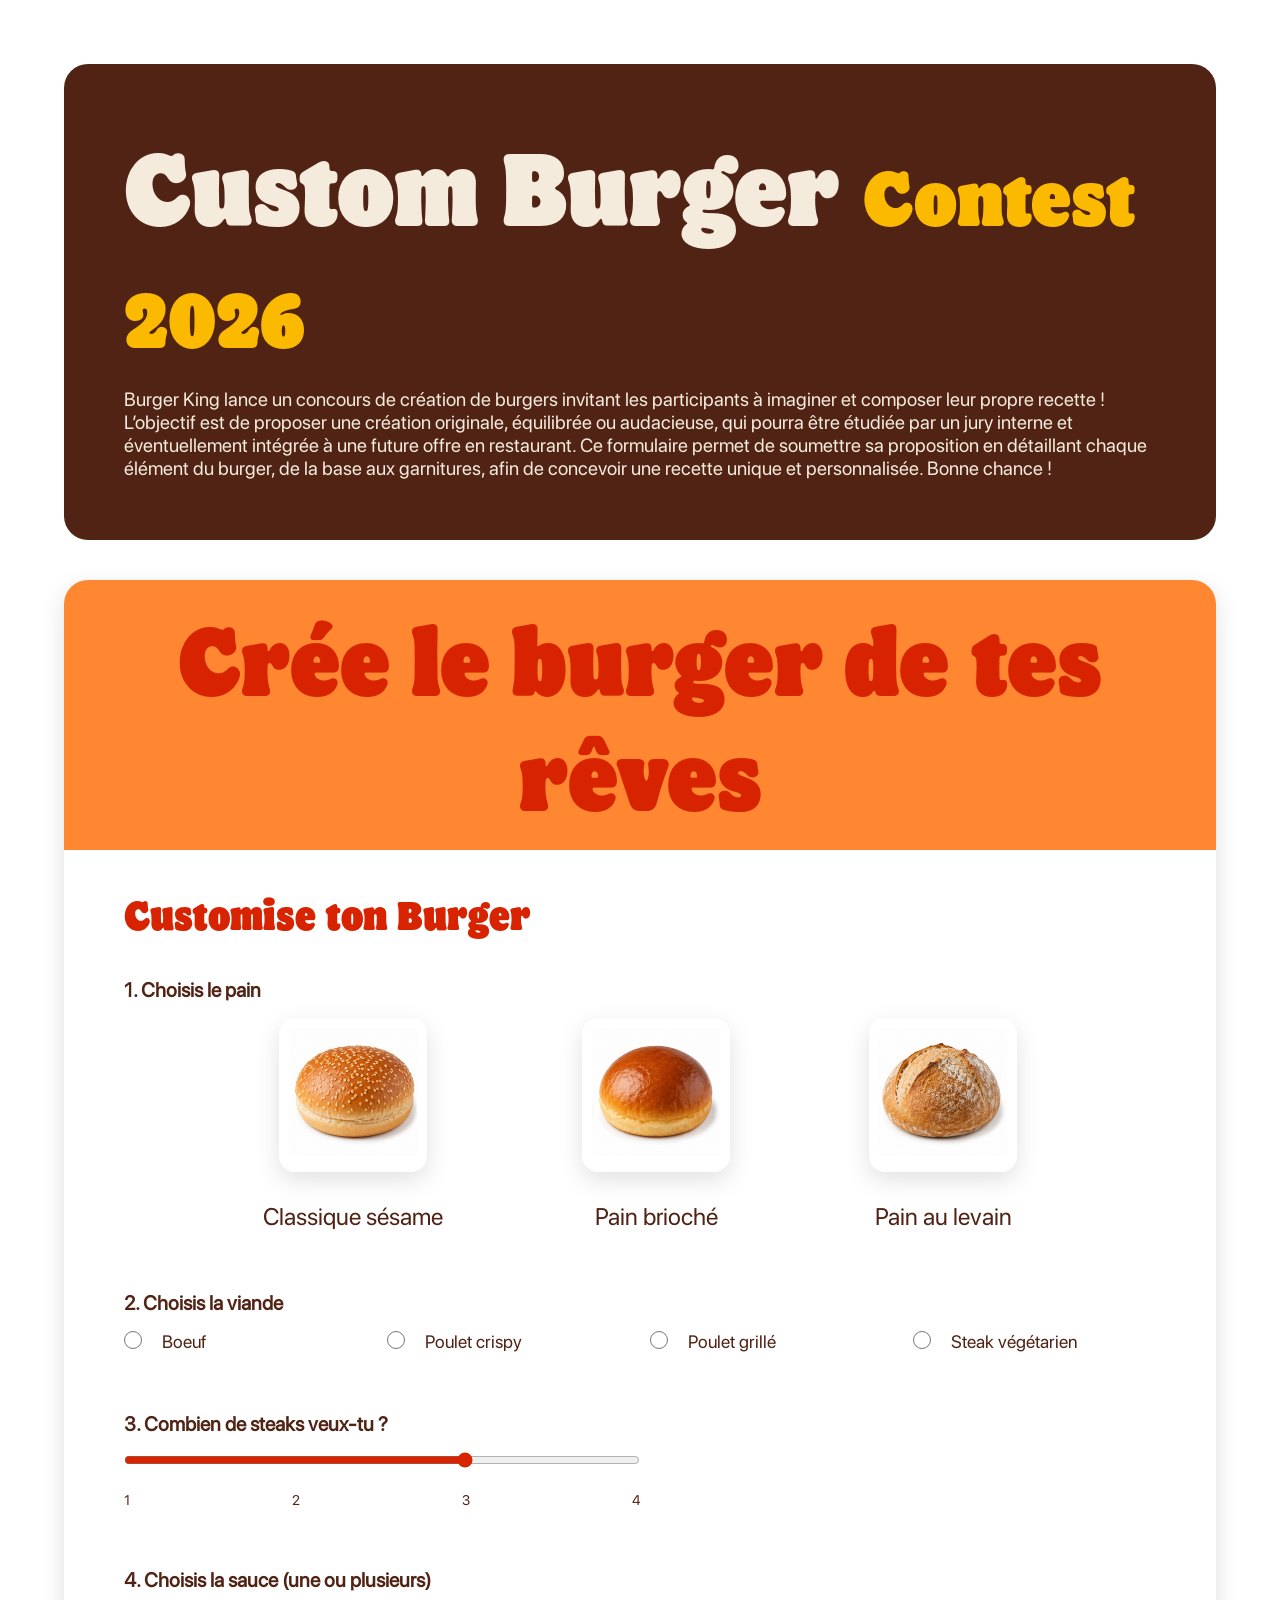
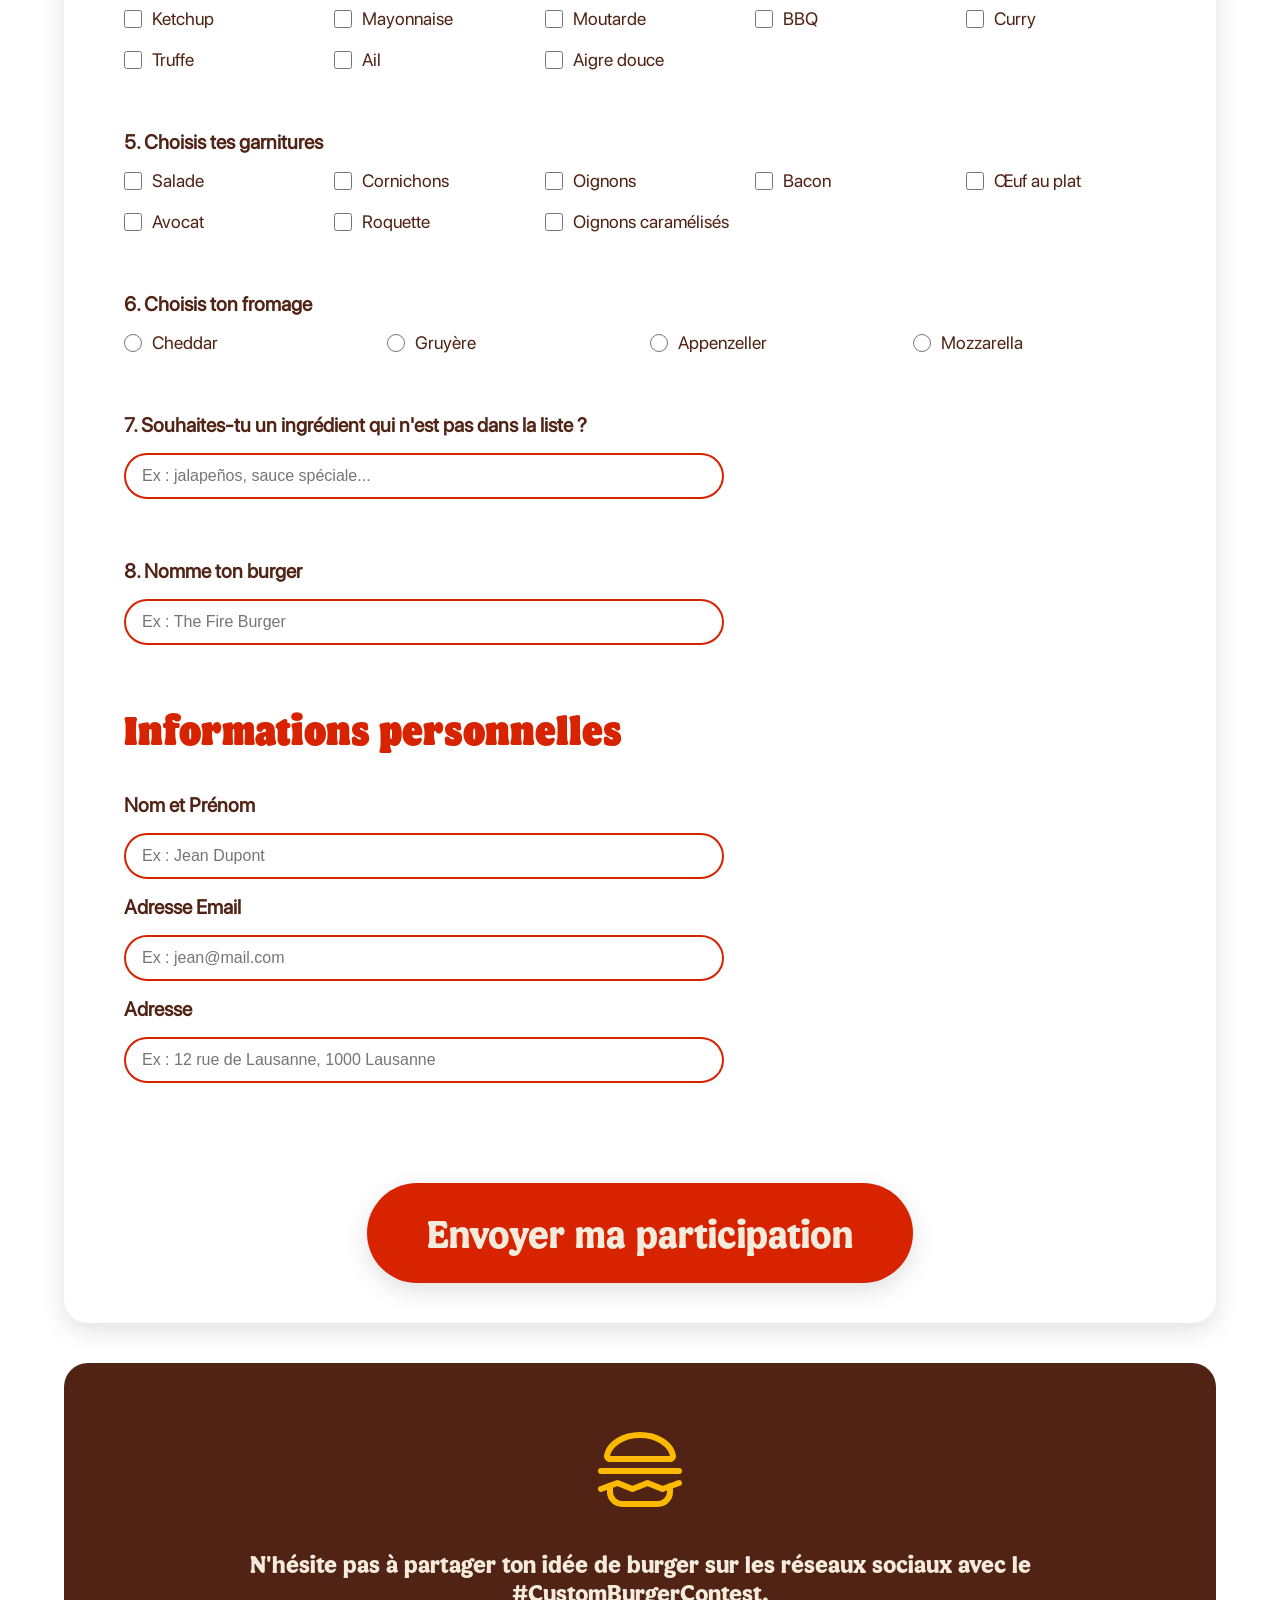
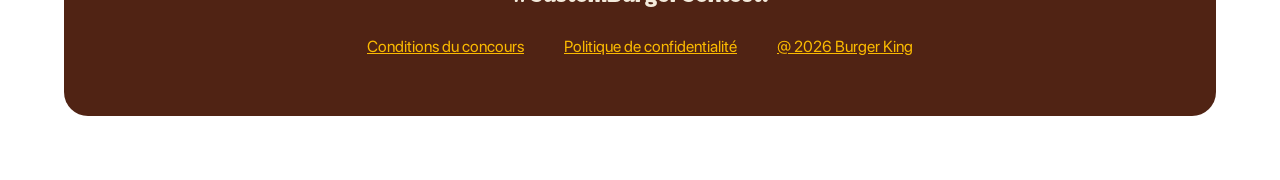
==== commit 092d14f5: "12" ====
--- a/index.html
+++ b/index.html
@@ -21,7 +21,9 @@
           Bonne chance !
         </p>
       </header>
-
+      <!-- ========================= -->
+      <!-- FORMULAIRE PRINCIPAL -->
+      <!-- ========================= -->
       <form
         id="burger-form"
         action="https://api.web3forms.com/submit"
@@ -47,16 +49,16 @@
         <div class="question">
           <p class="question-title">1. Choisis le pain</p>
           <div class="bread-options">
+            <!-- Chaque option = un "bloc pain". la div bread option regroupe les 3 options -->
             <div class="bread-item">
-              <!-- div avec l'image, le bouton et le nom du pain-->
-
+              <!-- div avec l'image, le bouton qu'on ne voit pas et le nom du pain-->
+              <input
+                id="pain-classique"
+                name="pain"
+                type="radio"
+                value="classique"
+              />
               <label for="pain-classique">
-                <input
-                  id="pain-classique"
-                  name="pain"
-                  type="radio"
-                  value="classique"
-                />
                 <!-- bread box = pour que ca soit que l'image qui s'entoure et que le titre soit en dessous-->
                 <div class="bread-box">
                   <img
@@ -170,7 +172,9 @@
           <p class="question-title">4. Choisis la sauce (une ou plusieurs)</p>
 
           <div class="checkbox-group">
-            <label class="checkbox-item">
+            <!-- groupe avec toutes les sauces-->
+            <label for="sauce-ketchup" class="checkbox-item">
+              <!--une sauce-->
               <input
                 id="sauce-ketchup"
                 type="checkbox"
@@ -180,7 +184,7 @@
               Ketchup
             </label>
 
-            <label class="checkbox-item">
+            <label for="sauce-mayo" class="checkbox-item">
               <input
                 id="sauce-mayo"
                 type="checkbox"
@@ -190,7 +194,7 @@
               Mayonnaise
             </label>
 
-            <label class="checkbox-item">
+            <label for="sauce-moutarde" class="checkbox-item">
               <input
                 id="sauce-moutarde"
                 type="checkbox"
@@ -200,12 +204,12 @@
               Moutarde
             </label>
 
-            <label class="checkbox-item">
+            <label for="sauce-bbq" class="checkbox-item">
               <input id="sauce-bbq" type="checkbox" name="sauces" value="bbq" />
               BBQ
             </label>
 
-            <label class="checkbox-item">
+            <label for="sauce-curry" class="checkbox-item">
               <input
                 id="sauce-curry"
                 type="checkbox"
@@ -215,7 +219,7 @@
               Curry
             </label>
 
-            <label class="checkbox-item">
+            <label for="sauce-truffe" class="checkbox-item">
               <input
                 id="sauce-truffe"
                 type="checkbox"
@@ -225,12 +229,12 @@
               Truffe
             </label>
 
-            <label class="checkbox-item">
+            <label for="sauce-ail" class="checkbox-item">
               <input id="sauce-ail" type="checkbox" name="sauces" value="ail" />
               Ail
             </label>
 
-            <label class="checkbox-item">
+            <label for="sauce-aigre-douce" class="checkbox-item">
               <input
                 id="sauce-aigre-douce"
                 type="checkbox"
@@ -249,7 +253,7 @@
           <p class="question-title">5. Choisis tes garnitures</p>
 
           <div class="checkbox-group">
-            <label class="checkbox-item">
+            <label for="garniture-salade" class="checkbox-item">
               <input
                 id="garniture-salade"
                 type="checkbox"
@@ -259,7 +263,7 @@
               Salade
             </label>
 
-            <label class="checkbox-item">
+            <label for="garniture-cornichons" class="checkbox-item">
               <input
                 id="garniture-cornichons"
                 type="checkbox"
@@ -269,7 +273,7 @@
               Cornichons
             </label>
 
-            <label class="checkbox-item">
+            <label for="garniture-oignons" class="checkbox-item">
               <input
                 id="garniture-oignons"
                 type="checkbox"
@@ -279,7 +283,7 @@
               Oignons
             </label>
 
-            <label class="checkbox-item">
+            <label for="garniture-bacon" class="checkbox-item">
               <input
                 id="garniture-bacon"
                 type="checkbox"
@@ -289,7 +293,7 @@
               Bacon
             </label>
 
-            <label class="checkbox-item">
+            <label for="garniture-oeuf" class="checkbox-item">
               <input
                 id="garniture-oeuf"
                 type="checkbox"
@@ -299,7 +303,7 @@
               Œuf au plat
             </label>
 
-            <label class="checkbox-item">
+            <label for="garniture-avocat" class="checkbox-item">
               <input
                 id="garniture-avocat"
                 type="checkbox"
@@ -309,7 +313,7 @@
               Avocat
             </label>
 
-            <label class="checkbox-item">
+            <label for="garniture-roquette" class="checkbox-item">
               <input
                 id="garniture-roquette"
                 type="checkbox"
@@ -319,7 +323,7 @@
               Roquette
             </label>
 
-            <label class="checkbox-item">
+            <label for="garniture-oignons-caramelises" class="checkbox-item">
               <input
                 id="garniture-oignons-caramelises"
                 type="checkbox"
@@ -338,37 +342,41 @@
           <p class="question-title">6. Choisis ton fromage</p>
 
           <div class="radio-group">
-            <input
-              id="fromage-cheddar"
-              type="radio"
-              name="fromage"
-              value="cheddar"
-            />
-            <label for="fromage-cheddar">Cheddar</label>
-
-            <input
-              id="fromage-gruyere"
-              type="radio"
-              name="fromage"
-              value="gruyere"
-            />
-            <label for="fromage-gruyere">Gruyère</label>
-
-            <input
-              id="fromage-appenzeller"
-              type="radio"
-              name="fromage"
-              value="appenzeller"
-            />
-            <label for="fromage-appenzeller">Appenzeller</label>
-
-            <input
-              id="fromage-mozzarella"
-              type="radio"
-              name="fromage"
-              value="mozzarella"
-            />
-            <label for="fromage-mozzarella">Mozzarella</label>
+            <label for="fromage-cheddar">
+              <input
+                id="fromage-cheddar"
+                type="radio"
+                name="fromage"
+                value="cheddar"
+              />Cheddar</label
+            >
+
+            <label for="fromage-gruyere">
+              <input
+                id="fromage-gruyere"
+                type="radio"
+                name="fromage"
+                value="gruyere"
+              />Gruyère</label
+            >
+
+            <label for="fromage-appenzeller">
+              <input
+                id="fromage-appenzeller"
+                type="radio"
+                name="fromage"
+                value="appenzeller"
+              />Appenzeller</label
+            >
+
+            <label for="fromage-mozzarella"
+              ><input
+                id="fromage-mozzarella"
+                type="radio"
+                name="fromage"
+                value="mozzarella"
+              />Mozzarella</label
+            >
           </div>
         </div>
 
@@ -399,6 +407,7 @@
             name="nom-burger"
             type="text"
             placeholder="Ex : The Fire Burger"
+            required
           />
         </div>
 
@@ -410,6 +419,7 @@
             type="text"
             name="nom prénom"
             placeholder="Ex : Jean Dupont"
+            required
           />
           <label for="mail" class="question-title">Adresse Email</label>
           <input
@@ -417,6 +427,7 @@
             type="email"
             name="mail"
             placeholder="Ex : jean@mail.com"
+            required
           />
           <label for="adresse" class="question-title">Adresse</label>
           <input
@@ -424,6 +435,7 @@
             type="text"
             name="adresse"
             placeholder="Ex : 12 rue de Lausanne, 1000 Lausanne"
+            required
           />
         </div>
         <button type="submit" class="submit-btn">
@@ -479,9 +491,9 @@
 
         <div class="links">
           <!-- liens ne marchent pas-->
-          <p>Conditions du concours</p>
-          <p>Politique de confidentialité</p>
-          <p>@ 2026 Burger King</p>
+          <a href="#">Conditions du concours</a>
+          <a href="#">Politique de confidentialité</a>
+          <a href="#">@ 2026 Burger King</a>
         </div>
       </footer>
     </div>
--- a/styles.css
+++ b/styles.css
@@ -18,6 +18,9 @@
   margin: 0;
 }
 
+html {
+  font-size: 16px;
+}
 /* fonts*/
 @font-face {
   font-family: "Flame";
@@ -38,14 +41,17 @@
 /* fin des fonts*/
 /* LAYOUT DU CONTAINER */
 body {
-  margin: 90px;
+  margin: clamp(1.5rem, 5vw, 5.6rem); /*rend les marges responsives*/
 }
 .container {
+  /* Centre tout le contenu de la page */
   max-width: 1200px;
   margin: auto;
-  display: flex;
-  flex-direction: column;
-  gap: 40px;
+  /* Centre tout le contenu de la page */
+  display: flex;
+  flex-direction: column;
+  /* Espace entre les sections */
+  gap: clamp(1.5rem, 4vw, 2.5rem);
 }
 /* HEADER */
 header {
@@ -59,20 +65,20 @@
 h1 {
   color: var(--cream);
   font-family: Flame;
-  font-size: 120px;
+  font-size: clamp(3.5rem, 8vw, 7.5rem);
 }
 
 .contest {
   color: var(--yellow);
   font-family: Flame;
-  font-size: 96px;
+  font-size: clamp(2.5rem, 6vw, 6rem);
 }
 
 header p {
   font-family: "SF Pro Display";
   color: var(--cream);
-  font-size: 24px;
-  margin-top: 20px;
+  font-size: clamp(1rem, 1.5vw, 1.5rem);
+  margin-top: clamp(0.8rem, 2vw, 1.25rem);
 }
 
 /* FORM */
@@ -93,19 +99,20 @@
   background: var(--orange);
   color: var(--red);
   font-family: Flame;
-  font-size: 72px;
+  font-size: clamp(2rem, 8vw, 6rem);
   padding: 20px;
   text-align: center;
   border-radius: var(--radius) var(--radius) 0 0;
 }
 form > *:not(.title) {
+  /*tout le formulaire mais pas le titre a ce padding là*/
   padding: 0 60px;
 }
 
 h3 {
   color: var(--red);
   font-family: Flame;
-  font-size: 40px;
+  font-size: clamp(1.75rem, 4vw, 2.5rem);
 }
 /*QUESTIONS DU FORM*/
 
@@ -123,16 +130,14 @@
 
 .radio-group {
   display: flex;
-  gap: 20px;
+  gap: clamp(0.8rem, 2vw, 1.25rem);
   width: 100%;
-}
-
+  flex-wrap: wrap;
+}
+
+/*ce qui a écrit à coté du bouton radio*/
 .radio-group label {
   flex: 1; /* "prend une part égale de l'espace dispo*/
-}
-
-/*ce qui a écrit à coté du bouton radio*/
-.radio-group label {
   display: flex;
   align-items: center;
   gap: 10px;
@@ -146,7 +151,7 @@
 }
 .checkbox-group {
   display: flex;
-  gap: 20px;
+  gap: clamp(0.8rem, 2vw, 1.25rem);
   width: 100%;
   flex-wrap: wrap;
   justify-content: flex-start;
@@ -175,6 +180,12 @@
   align-items: center;
   cursor: pointer;
   transition: 0.2s;
+}
+.bread-item label {
+  display: flex;
+  flex-direction: column;
+  align-items: center;
+  gap: 30px;
 }
 .bread-box {
   padding: 10px;
@@ -183,14 +194,10 @@
   box-shadow: var(--shadow);
 }
 .bread-item:has(input[type="radio"]:checked) .bread-box {
-  outline: 3px solid var(--red); /* ici j'ai utilisé outline pour que ca fasse un contour intérieur et donc pas que ca bouge le layout. outline se dessine par dessus l'objet*/
-}
-.bread-item label {
-  display: flex;
-  flex-direction: column;
-  align-items: center;
-  gap: 30px;
-}
+  /*"si .bread-item contient un radio coché, alors applique ce style à .bread-box"*/
+  outline: 3px solid var(--red); /* outline se dessine par dessus l'objet sans modifier sa taille donc j'ai mis ça pour pas que ça boueg le layout. */
+}
+
 .bread-options {
   display: flex;
   justify-content: space-evenly;
@@ -200,7 +207,7 @@
   transform: scale(1.03);
 }
 img {
-  max-width: 170px;
+  max-width: clamp(6rem, 10vw, 10.5rem);
 }
 .bread-item input[type="radio"] {
   display: none;
@@ -249,11 +256,12 @@
   box-shadow: var(--shadow);
   font-family: Flame;
   border-radius: 63px;
-  font-size: 40px;
-
-  width: fit-content;
-  height: 100px;
-  margin: 40px auto;
+  font-size: clamp(1.5rem, 3vw, 2.5rem);
+  height: clamp(3.5rem, 8vw, 6.25rem);
+
+  margin: clamp(1.5rem, 4vw, 2.5rem) auto;
+
+  padding: 0 clamp(1.5rem, 3vw, 3rem);
 
   border: none;
   outline: none;
@@ -273,9 +281,7 @@
 footer h2 {
   color: var(--cream);
   font-family: Flame;
-  color: #f4ebdc;
   text-align: center;
-  font-family: Flame;
   font-weight: 400;
 }
 
@@ -286,7 +292,31 @@
   flex-wrap: wrap;
 }
 
-.links p {
+a {
   color: var(--yellow);
   font-family: "SF Pro Display";
 }
+
+.success {
+  background-color: var(--brown);
+  border-radius: var(--radius);
+  display: flex;
+  flex-direction: column;
+  align-items: center;
+  padding: 40px;
+  gap: 40px;
+}
+.merci {
+  color: var(--cream);
+  font-family: Flame;
+  font-size: clamp(2rem, 8vw, 6rem);
+  font-weight: 700;
+}
+.success > *:not(.merci) {
+  color: var(--yellow);
+  font-family: Flame;
+  font-size: clamp(2rem, 8vw, 6rem);
+  font-weight: 700;
+}
+
+/* à faire = uniformiser les unités de tailes, mettre adresse une fois publiée, faire document pdf, voir si j'ai bien 5 trucs css*/
